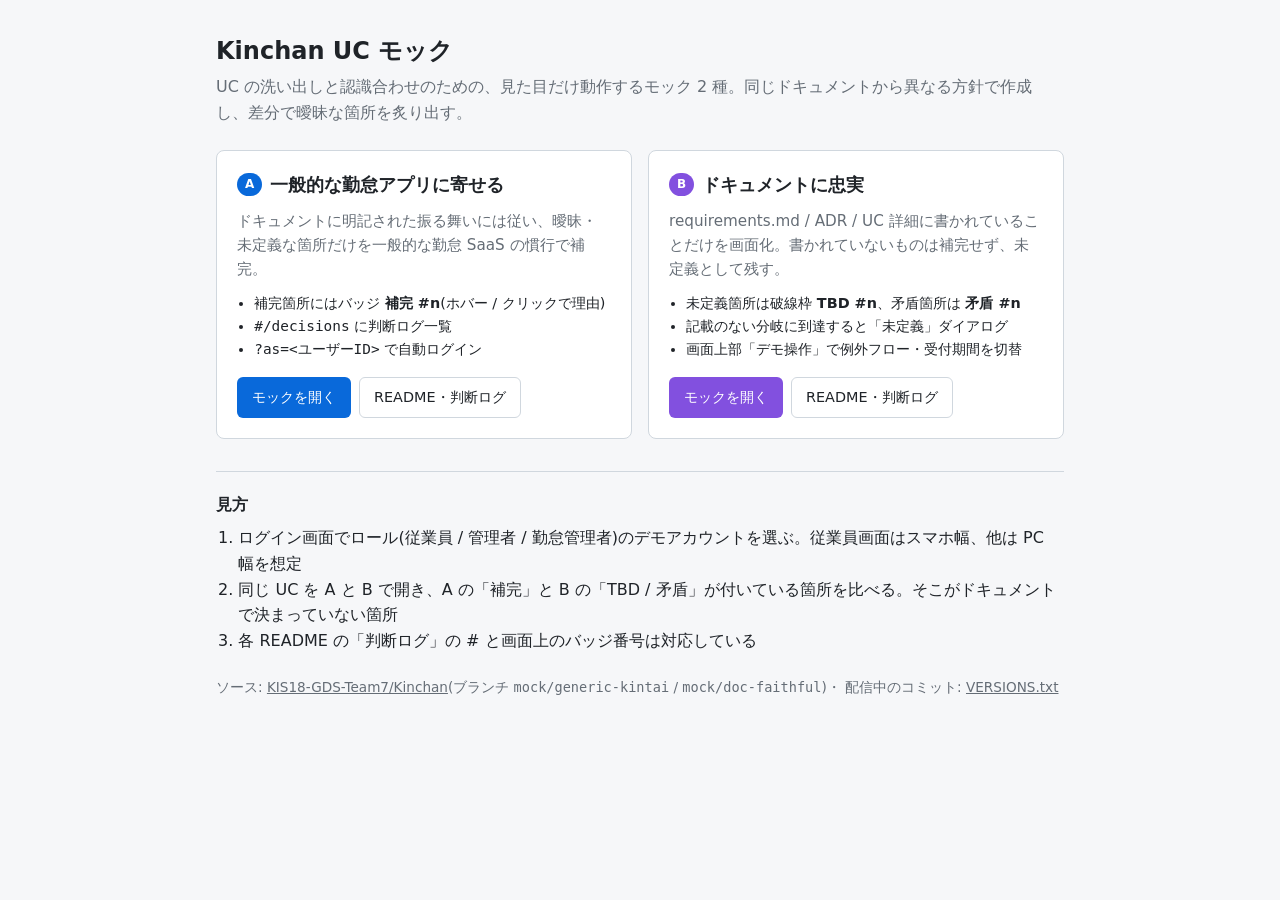
==== index.html @ dc9118db "UCモック2種(A: 一般慣行補完 / B: ドキュメント忠実)を GitHub Pages で配信する - generic/  <- mock/generic-kintai の mock/ - fa" ====
<!doctype html>
<html lang="ja">
<head>
<meta charset="utf-8">
<meta name="viewport" content="width=device-width, initial-scale=1">
<title>Kinchan UC モック</title>
<style>
  :root {
    --bg: #f6f7f9; --fg: #1f2328; --muted: #656d76; --card: #ffffff; --border: #d0d7de;
    --accent-a: #0969da; --accent-b: #8250df;
  }
  @media (prefers-color-scheme: dark) {
    :root:not([data-theme="light"]) {
      --bg: #0d1117; --fg: #e6edf3; --muted: #8b949e; --card: #161b22; --border: #30363d;
      --accent-a: #58a6ff; --accent-b: #bc8cff;
    }
  }
  * { box-sizing: border-box; }
  body { margin: 0; background: var(--bg); color: var(--fg); font-family: system-ui, -apple-system, "Segoe UI", Roboto, "Noto Sans JP", sans-serif; line-height: 1.6; }
  main { max-width: 880px; margin: 0 auto; padding: 32px 16px 48px; }
  h1 { font-size: 1.5rem; margin: 0 0 4px; }
  .lead { color: var(--muted); margin: 0 0 24px; }
  .cards { display: grid; grid-template-columns: repeat(auto-fit, minmax(280px, 1fr)); gap: 16px; }
  .card { background: var(--card); border: 1px solid var(--border); border-radius: 8px; padding: 20px; display: flex; flex-direction: column; gap: 10px; }
  .card h2 { font-size: 1.1rem; margin: 0; display: flex; align-items: center; gap: 8px; }
  .tag { font-size: .75rem; font-weight: 600; padding: 2px 8px; border-radius: 999px; color: #fff; }
  .tag-a { background: var(--accent-a); } .tag-b { background: var(--accent-b); }
  .card p { margin: 0; color: var(--muted); font-size: .95rem; }
  .card ul { margin: 0; padding-left: 1.2em; font-size: .9rem; }
  .actions { margin-top: auto; display: flex; flex-wrap: wrap; gap: 8px; padding-top: 6px; }
  .btn { display: inline-block; padding: 8px 14px; border-radius: 6px; border: 1px solid var(--border); text-decoration: none; color: var(--fg); background: var(--card); font-size: .9rem; }
  .btn-primary { color: #fff; border-color: transparent; }
  .btn-a { background: var(--accent-a); } .btn-b { background: var(--accent-b); }
  section.howto { margin-top: 32px; border-top: 1px solid var(--border); padding-top: 20px; }
  section.howto h3 { font-size: 1rem; margin: 0 0 8px; }
  section.howto ol { margin: 0; padding-left: 1.4em; }
  footer { margin-top: 24px; color: var(--muted); font-size: .85rem; }
  footer a { color: inherit; }
</style>
</head>
<body>
<main>
  <h1>Kinchan UC モック</h1>
  <p class="lead">UC の洗い出しと認識合わせのための、見た目だけ動作するモック 2 種。同じドキュメントから異なる方針で作成し、差分で曖昧な箇所を炙り出す。</p>

  <div class="cards">
    <article class="card">
      <h2><span class="tag tag-a">A</span>一般的な勤怠アプリに寄せる</h2>
      <p>ドキュメントに明記された振る舞いには従い、曖昧・未定義な箇所だけを一般的な勤怠 SaaS の慣行で補完。</p>
      <ul>
        <li>補完箇所にはバッジ <strong>補完 #n</strong>(ホバー / クリックで理由)</li>
        <li><code>#/decisions</code> に判断ログ一覧</li>
        <li><code>?as=&lt;ユーザーID&gt;</code> で自動ログイン</li>
      </ul>
      <div class="actions">
        <a class="btn btn-primary btn-a" href="./generic/">モックを開く</a>
        <a class="btn" href="https://github.com/KIS18-GDS-Team7/Kinchan/blob/mock/generic-kintai/mock/README.md">README・判断ログ</a>
      </div>
    </article>

    <article class="card">
      <h2><span class="tag tag-b">B</span>ドキュメントに忠実</h2>
      <p>requirements.md / ADR / UC 詳細に書かれていることだけを画面化。書かれていないものは補完せず、未定義として残す。</p>
      <ul>
        <li>未定義箇所は破線枠 <strong>TBD #n</strong>、矛盾箇所は <strong>矛盾 #n</strong></li>
        <li>記載のない分岐に到達すると「未定義」ダイアログ</li>
        <li>画面上部「デモ操作」で例外フロー・受付期間を切替</li>
      </ul>
      <div class="actions">
        <a class="btn btn-primary btn-b" href="./faithful/">モックを開く</a>
        <a class="btn" href="https://github.com/KIS18-GDS-Team7/Kinchan/blob/mock/doc-faithful/mock/README.md">README・判断ログ</a>
      </div>
    </article>
  </div>

  <section class="howto">
    <h3>見方</h3>
    <ol>
      <li>ログイン画面でロール(従業員 / 管理者 / 勤怠管理者)のデモアカウントを選ぶ。従業員画面はスマホ幅、他は PC 幅を想定</li>
      <li>同じ UC を A と B で開き、A の「補完」と B の「TBD / 矛盾」が付いている箇所を比べる。そこがドキュメントで決まっていない箇所</li>
      <li>各 README の「判断ログ」の # と画面上のバッジ番号は対応している</li>
    </ol>
  </section>

  <footer>
    ソース: <a href="https://github.com/KIS18-GDS-Team7/Kinchan">KIS18-GDS-Team7/Kinchan</a>(ブランチ <code>mock/generic-kintai</code> / <code>mock/doc-faithful</code>)・
    配信中のコミット: <a href="./VERSIONS.txt">VERSIONS.txt</a>
  </footer>
</main>
</body>
</html>
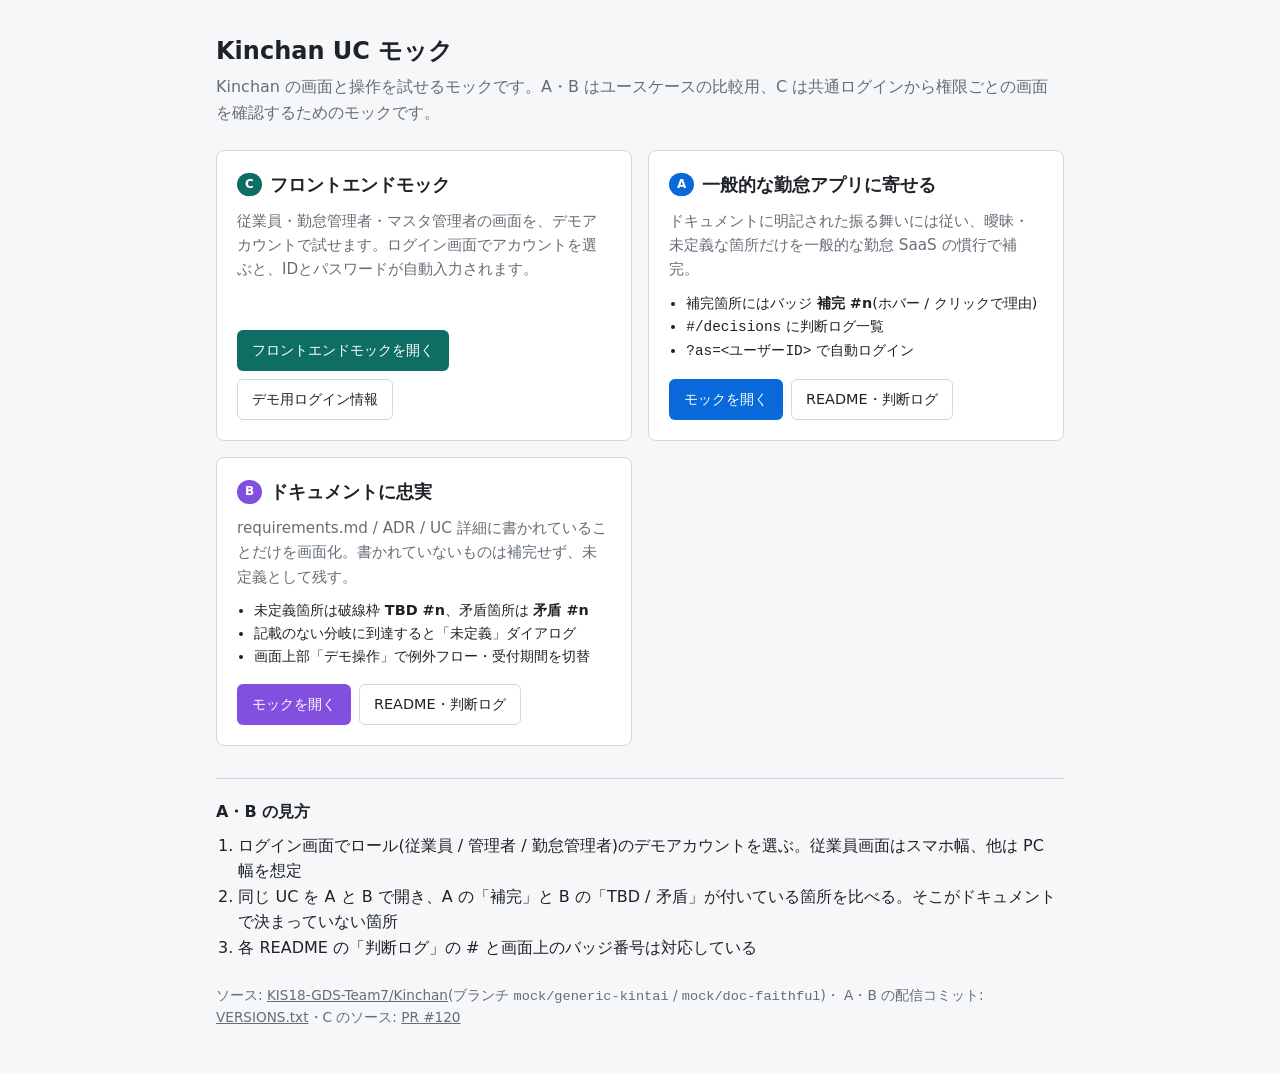
==== commit 26d8208d: "フロントエンドモックをGitHub Pagesに追加する" ====
--- a/index.html
+++ b/index.html
@@ -24,13 +24,13 @@
   .card { background: var(--card); border: 1px solid var(--border); border-radius: 8px; padding: 20px; display: flex; flex-direction: column; gap: 10px; }
   .card h2 { font-size: 1.1rem; margin: 0; display: flex; align-items: center; gap: 8px; }
   .tag { font-size: .75rem; font-weight: 600; padding: 2px 8px; border-radius: 999px; color: #fff; }
-  .tag-a { background: var(--accent-a); } .tag-b { background: var(--accent-b); }
+  .tag-a { background: var(--accent-a); } .tag-b { background: var(--accent-b); } .tag-c { background: #0f6e64; }
   .card p { margin: 0; color: var(--muted); font-size: .95rem; }
   .card ul { margin: 0; padding-left: 1.2em; font-size: .9rem; }
   .actions { margin-top: auto; display: flex; flex-wrap: wrap; gap: 8px; padding-top: 6px; }
   .btn { display: inline-block; padding: 8px 14px; border-radius: 6px; border: 1px solid var(--border); text-decoration: none; color: var(--fg); background: var(--card); font-size: .9rem; }
   .btn-primary { color: #fff; border-color: transparent; }
-  .btn-a { background: var(--accent-a); } .btn-b { background: var(--accent-b); }
+  .btn-a { background: var(--accent-a); } .btn-b { background: var(--accent-b); } .btn-c { background: #0f6e64; }
   section.howto { margin-top: 32px; border-top: 1px solid var(--border); padding-top: 20px; }
   section.howto h3 { font-size: 1rem; margin: 0 0 8px; }
   section.howto ol { margin: 0; padding-left: 1.4em; }
@@ -41,9 +41,18 @@
 <body>
 <main>
   <h1>Kinchan UC モック</h1>
-  <p class="lead">UC の洗い出しと認識合わせのための、見た目だけ動作するモック 2 種。同じドキュメントから異なる方針で作成し、差分で曖昧な箇所を炙り出す。</p>
+  <p class="lead">Kinchan の画面と操作を試せるモックです。A・B はユースケースの比較用、C は共通ログインから権限ごとの画面を確認するためのモックです。</p>
 
   <div class="cards">
+    <article class="card">
+      <h2><span class="tag tag-c">C</span>フロントエンドモック</h2>
+      <p>従業員・勤怠管理者・マスタ管理者の画面を、デモアカウントで試せます。ログイン画面でアカウントを選ぶと、IDとパスワードが自動入力されます。</p>
+      <div class="actions">
+        <a class="btn btn-primary btn-c" href="./frontend/">フロントエンドモックを開く</a>
+        <a class="btn" href="https://github.com/KIS18-GDS-Team7/Kinchan/blob/08309d3b7856d83416e71677bac75bc10be158b0/mock/README.md#デモ用ログイン">デモ用ログイン情報</a>
+      </div>
+    </article>
+
     <article class="card">
       <h2><span class="tag tag-a">A</span>一般的な勤怠アプリに寄せる</h2>
       <p>ドキュメントに明記された振る舞いには従い、曖昧・未定義な箇所だけを一般的な勤怠 SaaS の慣行で補完。</p>
@@ -74,7 +83,7 @@
   </div>
 
   <section class="howto">
-    <h3>見方</h3>
+    <h3>A・B の見方</h3>
     <ol>
       <li>ログイン画面でロール(従業員 / 管理者 / 勤怠管理者)のデモアカウントを選ぶ。従業員画面はスマホ幅、他は PC 幅を想定</li>
       <li>同じ UC を A と B で開き、A の「補完」と B の「TBD / 矛盾」が付いている箇所を比べる。そこがドキュメントで決まっていない箇所</li>
@@ -84,7 +93,7 @@
 
   <footer>
     ソース: <a href="https://github.com/KIS18-GDS-Team7/Kinchan">KIS18-GDS-Team7/Kinchan</a>(ブランチ <code>mock/generic-kintai</code> / <code>mock/doc-faithful</code>)・
-    配信中のコミット: <a href="./VERSIONS.txt">VERSIONS.txt</a>
+    A・B の配信コミット: <a href="./VERSIONS.txt">VERSIONS.txt</a>・C のソース: <a href="https://github.com/KIS18-GDS-Team7/Kinchan/pull/120">PR #120</a>
   </footer>
 </main>
 </body>
